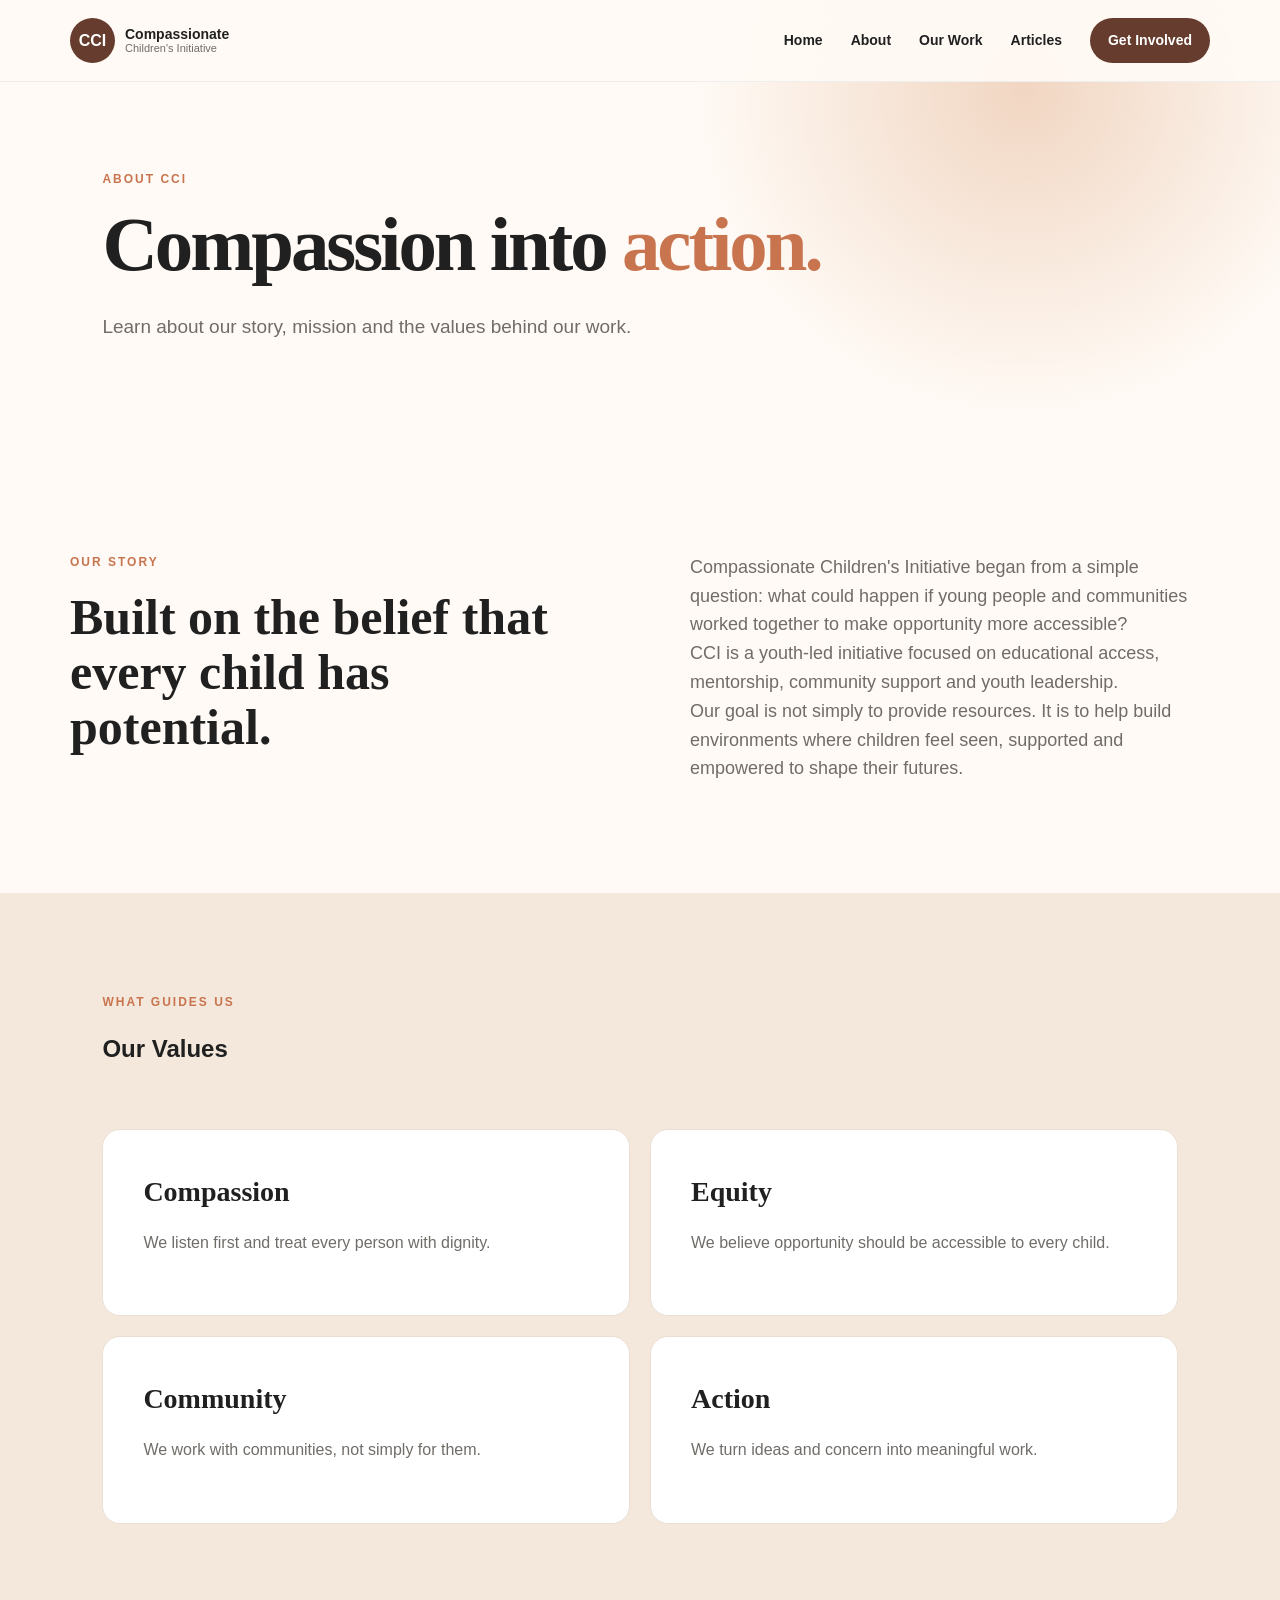
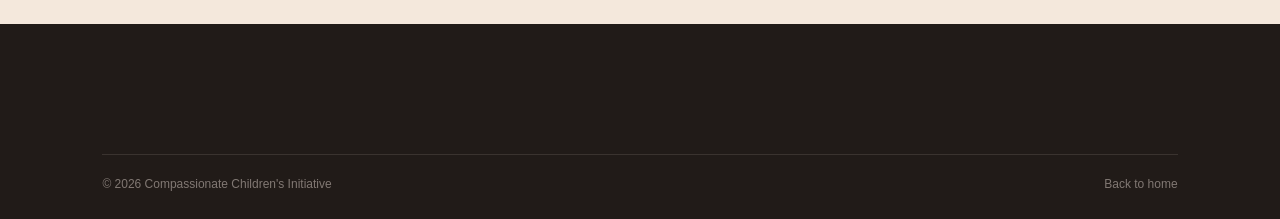
==== about.html @ c57654a0 "Add files via upload" ====
<!DOCTYPE html><html lang="en"><head><meta charset="UTF-8"><meta name="viewport" content="width=device-width,initial-scale=1.0"><title>About Us | CCI</title><link rel="stylesheet" href="style.css"></head><body>
<header class="navbar"><div class="nav-container"><a href="index.html" class="logo"><span>CCI</span><div><strong>Compassionate</strong><small>Children's Initiative</small></div></a><button class="menu-toggle" id="menuToggle">☰</button><nav id="navMenu"><a href="index.html">Home</a><a href="about.html">About</a><a href="programs.html">Our Work</a><a href="articles.html">Articles</a><a href="get-involved.html" class="nav-button">Get Involved</a></nav></div></header>
<main><section class="page-hero"><span class="eyebrow">ABOUT CCI</span><h1>Compassion into <span>action.</span></h1><p>Learn about our story, mission and the values behind our work.</p></section>
<section class="section two-col"><div><span class="section-label">OUR STORY</span><h2>Built on the belief that every child has potential.</h2></div><div><p>Compassionate Children's Initiative began from a simple question: what could happen if young people and communities worked together to make opportunity more accessible?</p><p>CCI is a youth-led initiative focused on educational access, mentorship, community support and youth leadership.</p><p>Our goal is not simply to provide resources. It is to help build environments where children feel seen, supported and empowered to shape their futures.</p></div></section>
<section class="values"><div class="section-heading"><div><span class="section-label">WHAT GUIDES US</span><h2>Our Values</h2></div></div><div class="program-grid"><article class="program-card"><h3>Compassion</h3><p>We listen first and treat every person with dignity.</p></article><article class="program-card"><h3>Equity</h3><p>We believe opportunity should be accessible to every child.</p></article><article class="program-card"><h3>Community</h3><p>We work with communities, not simply for them.</p></article><article class="program-card"><h3>Action</h3><p>We turn ideas and concern into meaningful work.</p></article></div></section></main>
<footer><div class="footer-bottom"><span>© 2026 Compassionate Children's Initiative</span><a href="index.html">Back to home</a></div></footer><script src="script.js"></script></body></html>
---- style.css ----
*{box-sizing:border-box;margin:0;padding:0}html{scroll-behavior:smooth}body{font-family:Arial,Helvetica,sans-serif;color:#202020;background:#fffaf5;line-height:1.6}a{text-decoration:none;color:inherit}:root{--brown:#653c2d;--cream:#fffaf5;--light:#f5e9dc;--peach:#e7b99b;--orange:#c8754f;--gray:#706c68}
.navbar{position:fixed;top:0;left:0;width:100%;background:rgba(255,250,245,.95);backdrop-filter:blur(12px);z-index:1000;border-bottom:1px solid #eee}.nav-container{max-width:1200px;margin:auto;padding:18px 30px;display:flex;align-items:center;justify-content:space-between}.logo{display:flex;align-items:center;gap:10px}.logo>span,.footer-logo{background:var(--brown);color:white;width:45px;height:45px;display:grid;place-items:center;border-radius:50%;font-weight:bold}.logo div{display:flex;flex-direction:column;line-height:1.1}.logo strong{font-size:14px}.logo small{font-size:11px;color:var(--gray)}nav{display:flex;align-items:center;gap:28px}nav a{font-size:14px;font-weight:600}nav a:hover{color:var(--orange)}.nav-button{background:var(--brown);color:white!important;padding:11px 18px;border-radius:30px}.menu-toggle{display:none;border:0;background:none;font-size:25px}
.hero{min-height:720px;padding:150px 8% 100px;display:flex;align-items:center;justify-content:space-between;gap:80px;background:radial-gradient(circle at 80% 20%,#f1d6c2 0,transparent 30%),var(--cream)}.hero-content{max-width:680px}.eyebrow,.section-label{display:block;color:var(--orange);font-size:12px;font-weight:800;letter-spacing:2px;margin-bottom:18px}.hero h1,.page-hero h1{font-family:Georgia,serif;font-size:clamp(48px,6vw,82px);line-height:.98;letter-spacing:-3px;margin-bottom:30px}.hero h1 span,.page-hero h1 span{color:var(--orange)}.hero p{color:var(--gray);font-size:18px;max-width:600px;margin-bottom:35px}.hero-buttons,.involvement-buttons{display:flex;gap:15px;flex-wrap:wrap}.button{display:inline-block;padding:14px 24px;border-radius:30px;font-weight:bold}.primary{background:var(--brown);color:white}.secondary{border:1px solid var(--brown);color:var(--brown)}.hero-card{width:340px;min-height:390px;background:var(--brown);color:white;padding:45px;border-radius:180px 180px 25px 25px;display:flex;flex-direction:column;justify-content:flex-end;box-shadow:20px 20px 0 #e9c7b0}.hero-circle{width:75px;height:75px;border-radius:50%;background:#e5aa8b;display:grid;place-items:center;color:var(--brown);font-size:28px;margin-bottom:auto}.hero-card h3{font-family:Georgia,serif;font-size:30px;line-height:1.1}.hero-card p{color:#eaded7;font-size:14px;margin-top:15px}
.intro,.two-col{max-width:1200px;margin:auto;padding:110px 30px;display:grid;grid-template-columns:1fr 1fr;gap:100px}.intro h2,.section h2{font-family:Georgia,serif;font-size:50px;line-height:1.1}.intro p,.two-col p{color:var(--gray);font-size:18px;align-self:center}.section{max-width:1200px;margin:auto;padding:110px 30px}.about{display:grid;grid-template-columns:1fr 1fr;gap:90px;align-items:center}.section-image,.image-placeholder{min-height:520px}.image-placeholder{height:100%;border-radius:20px;background:linear-gradient(145deg,#d79b7b,#754838);display:flex;flex-direction:column;justify-content:center;align-items:center;color:white}.image-placeholder span{font-family:Georgia,serif;font-size:90px;font-weight:bold}.image-placeholder p{font-size:15px}.about-content h2{margin-bottom:25px}.about-content p{color:var(--gray);margin-bottom:20px}.text-link{color:var(--brown);font-weight:bold}
.mission{background:var(--brown);color:white;padding:110px 8%}.mission-content,.story-text,.impact-heading{max-width:900px;margin:auto;text-align:center}.mission .section-label,.story .section-label{color:#e9b497}.mission h2,.story h2{font-family:Georgia,serif;font-size:clamp(45px,6vw,70px);margin-bottom:25px}.mission p,.story p{color:#eaded7;font-size:18px}
.section-heading{display:flex;justify-content:space-between;align-items:end;gap:50px;margin-bottom:60px}.section-heading>p{max-width:430px;color:var(--gray)}.program-grid{display:grid;grid-template-columns:repeat(2,1fr);gap:20px}.program-card{padding:40px;background:white;border:1px solid #eadfd5;border-radius:18px;transition:.3s}.program-card:hover{transform:translateY(-6px);box-shadow:0 20px 40px rgba(80,50,30,.08)}.program-number{color:var(--orange);font-weight:bold;margin-bottom:35px}.program-card h3{font-family:Georgia,serif;font-size:28px;margin-bottom:15px}.program-card p{color:var(--gray);margin-bottom:20px}.program-card a{color:var(--brown);font-weight:bold}
.impact{background:#f0dfd0;padding:110px 8%}.impact-heading h2{font-family:Georgia,serif;font-size:52px;line-height:1.1}.stats{max-width:1100px;margin:70px auto 30px;display:grid;grid-template-columns:repeat(4,1fr)}.stat{text-align:center;border-right:1px solid #cdb9a8}.stat:last-child{border:0}.stat strong{display:block;font-family:Georgia,serif;font-size:55px;color:var(--brown)}.stat span{color:var(--gray);font-size:14px}.impact-note{text-align:center;color:#88796f;font-size:11px}
.article-grid{display:grid;grid-template-columns:repeat(3,1fr);gap:25px}.article-card{background:white;border-radius:16px;overflow:hidden;border:1px solid #eadfd5}.article-image{height:230px;background:linear-gradient(135deg,#d69b7a,#764a38);padding:20px;display:flex;align-items:end}.article-image.second{background:linear-gradient(135deg,#b7a48c,#695a4a)}.article-image.third{background:linear-gradient(135deg,#d6b58c,#745640)}.article-image span{background:white;padding:7px 12px;border-radius:20px;font-size:10px;font-weight:bold}.article-content{padding:27px}.article-content small{color:#999}.article-content h3{font-family:Georgia,serif;font-size:25px;line-height:1.15;margin:12px 0}.article-content p{color:var(--gray);font-size:14px;margin-bottom:20px}.article-content a{color:var(--brown);font-weight:bold}
.story{padding:120px 8%;background:linear-gradient(#50301ee0,#50301ee0),#8a5a43;color:white}.story-author{display:block;margin-top:25px;color:#e7b394}.get-involved{max-width:1200px;margin:auto;padding:110px 30px;display:flex;align-items:center;justify-content:space-between;gap:60px}.get-involved h2{font-family:Georgia,serif;font-size:55px;line-height:1;margin-bottom:25px}.get-involved p{max-width:650px;color:var(--gray)}
.page-hero{padding:170px 8% 100px;background:radial-gradient(circle at 80% 20%,#f1d6c2 0,transparent 30%),var(--cream)}.page-hero p{font-size:19px;color:var(--gray);max-width:650px}.values{background:#f4e8dc;padding:100px 8%}.article-tools{display:flex;gap:15px;margin-bottom:40px}.article-tools input,.article-tools select{padding:14px 16px;border:1px solid #dfd2c6;border-radius:8px;background:white;font:inherit}.article-tools input{flex:1}.article-page{max-width:900px;margin:auto;padding:170px 30px 110px}.article-header{text-align:center;margin-bottom:60px}.article-header h1{font-family:Georgia,serif;font-size:clamp(45px,6vw,70px);line-height:1.05;margin-bottom:20px}.article-header p{color:var(--gray)}.article-body{font-size:19px;color:#4f4a46}.article-body p{margin-bottom:25px}.article-body h2{font-family:Georgia,serif;font-size:35px;margin:45px 0 15px}
footer{background:#211b18;color:white;padding:70px 8% 25px}.footer-main{max-width:1200px;margin:auto;display:flex;justify-content:space-between;gap:80px}.footer-brand{max-width:400px}.footer-logo{margin-bottom:20px;background:#e1ad91;color:var(--brown)}.footer-brand h3{font-family:Georgia,serif;font-size:25px;margin-bottom:10px}.footer-brand p{color:#a99e98}.footer-links{display:flex;gap:100px}.footer-links div{display:flex;flex-direction:column;gap:10px}.footer-links a{color:#aaa19c;font-size:14px}.footer-bottom{max-width:1200px;margin:60px auto 0;padding-top:20px;border-top:1px solid #3a332f;display:flex;justify-content:space-between;color:#817873;font-size:12px}
@media(max-width:850px){.menu-toggle{display:block}nav{display:none;position:absolute;top:80px;left:0;width:100%;padding:25px;background:var(--cream);flex-direction:column;align-items:flex-start}nav.active{display:flex}.hero{flex-direction:column;padding-top:130px}.hero-card{width:100%;max-width:380px}.intro,.about,.two-col{grid-template-columns:1fr;gap:40px}.program-grid,.article-grid{grid-template-columns:1fr}.stats{grid-template-columns:repeat(2,1fr);gap:40px 0}.stat:nth-child(2){border:0}.section-heading,.get-involved{flex-direction:column;align-items:flex-start}.footer-main{flex-direction:column}.footer-links{gap:60px}}
@media(max-width:500px){.hero h1,.page-hero h1{font-size:48px}.intro h2,.section h2,.impact-heading h2,.get-involved h2{font-size:38px}.involvement-buttons{flex-direction:column;width:100%}.involvement-buttons .button{text-align:center}.footer-links{flex-direction:column;gap:30px}.footer-bottom{flex-direction:column;gap:10px}.article-tools{flex-direction:column}}
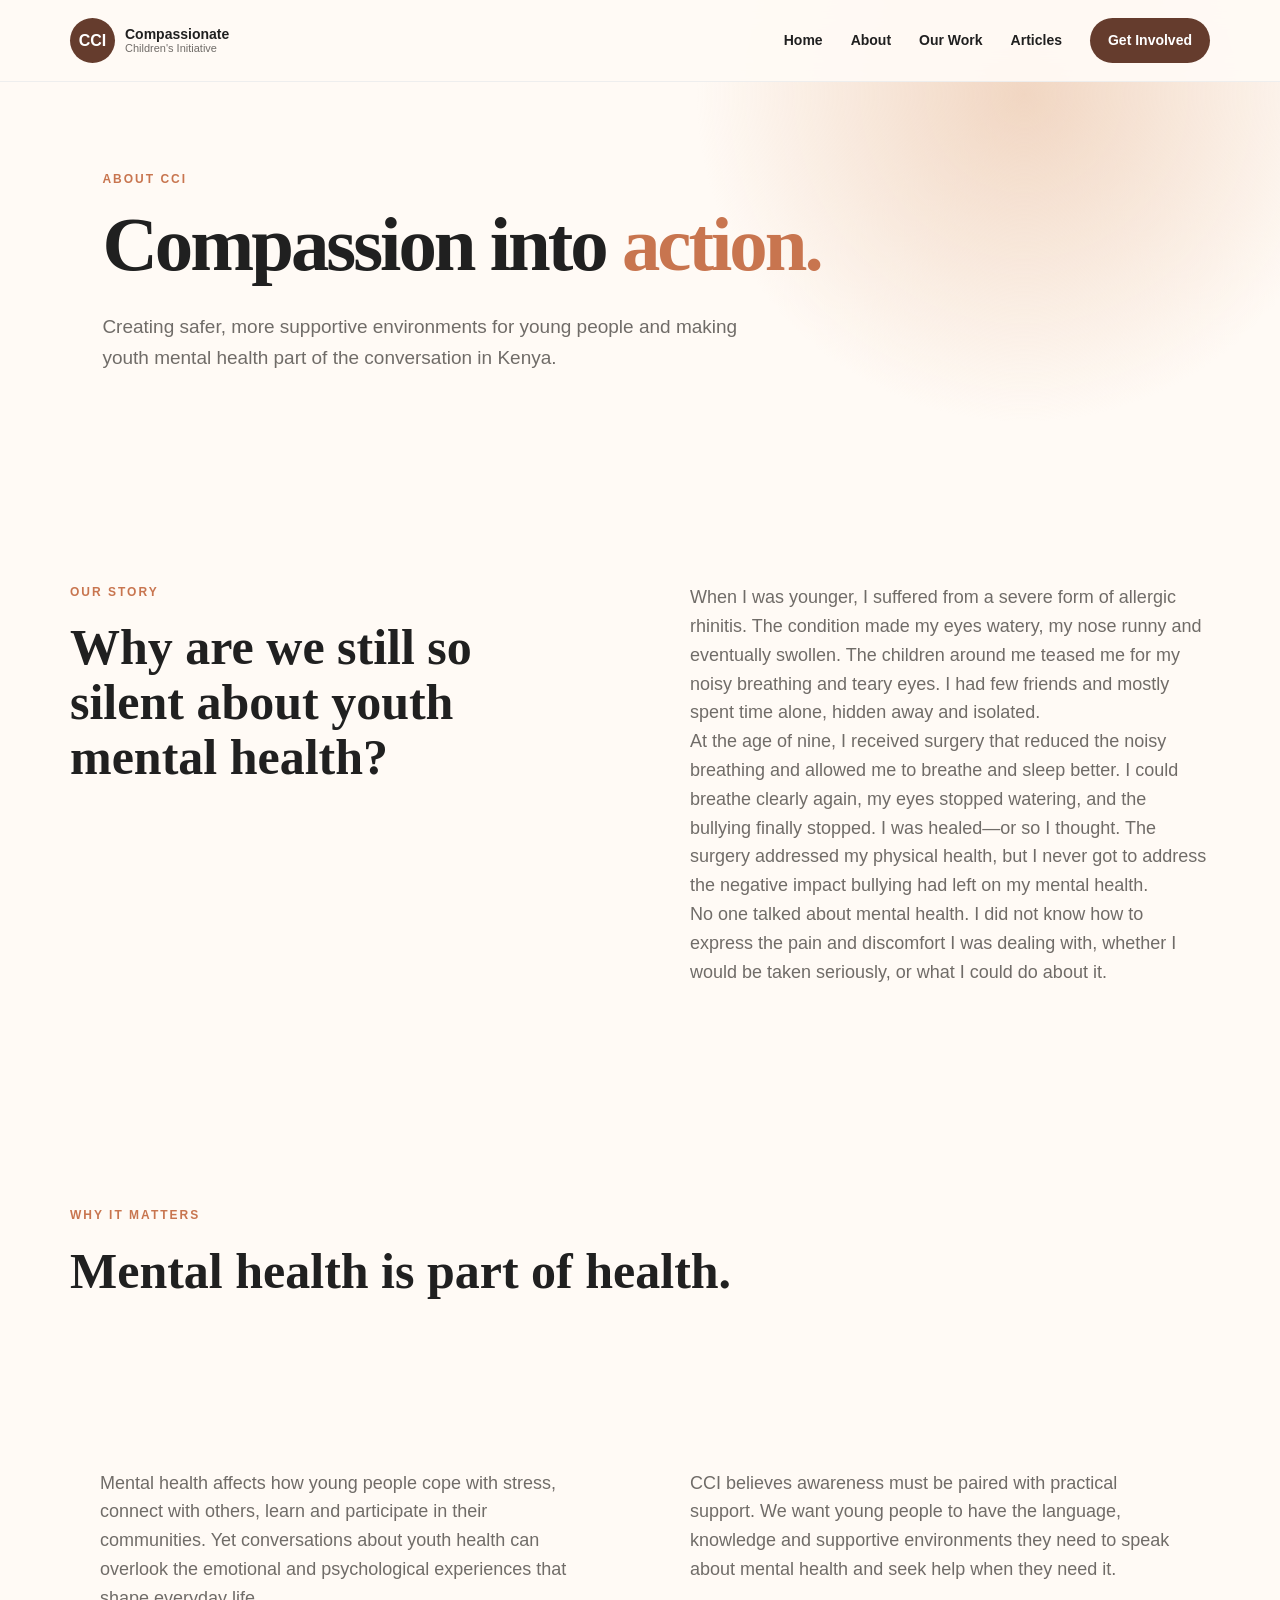
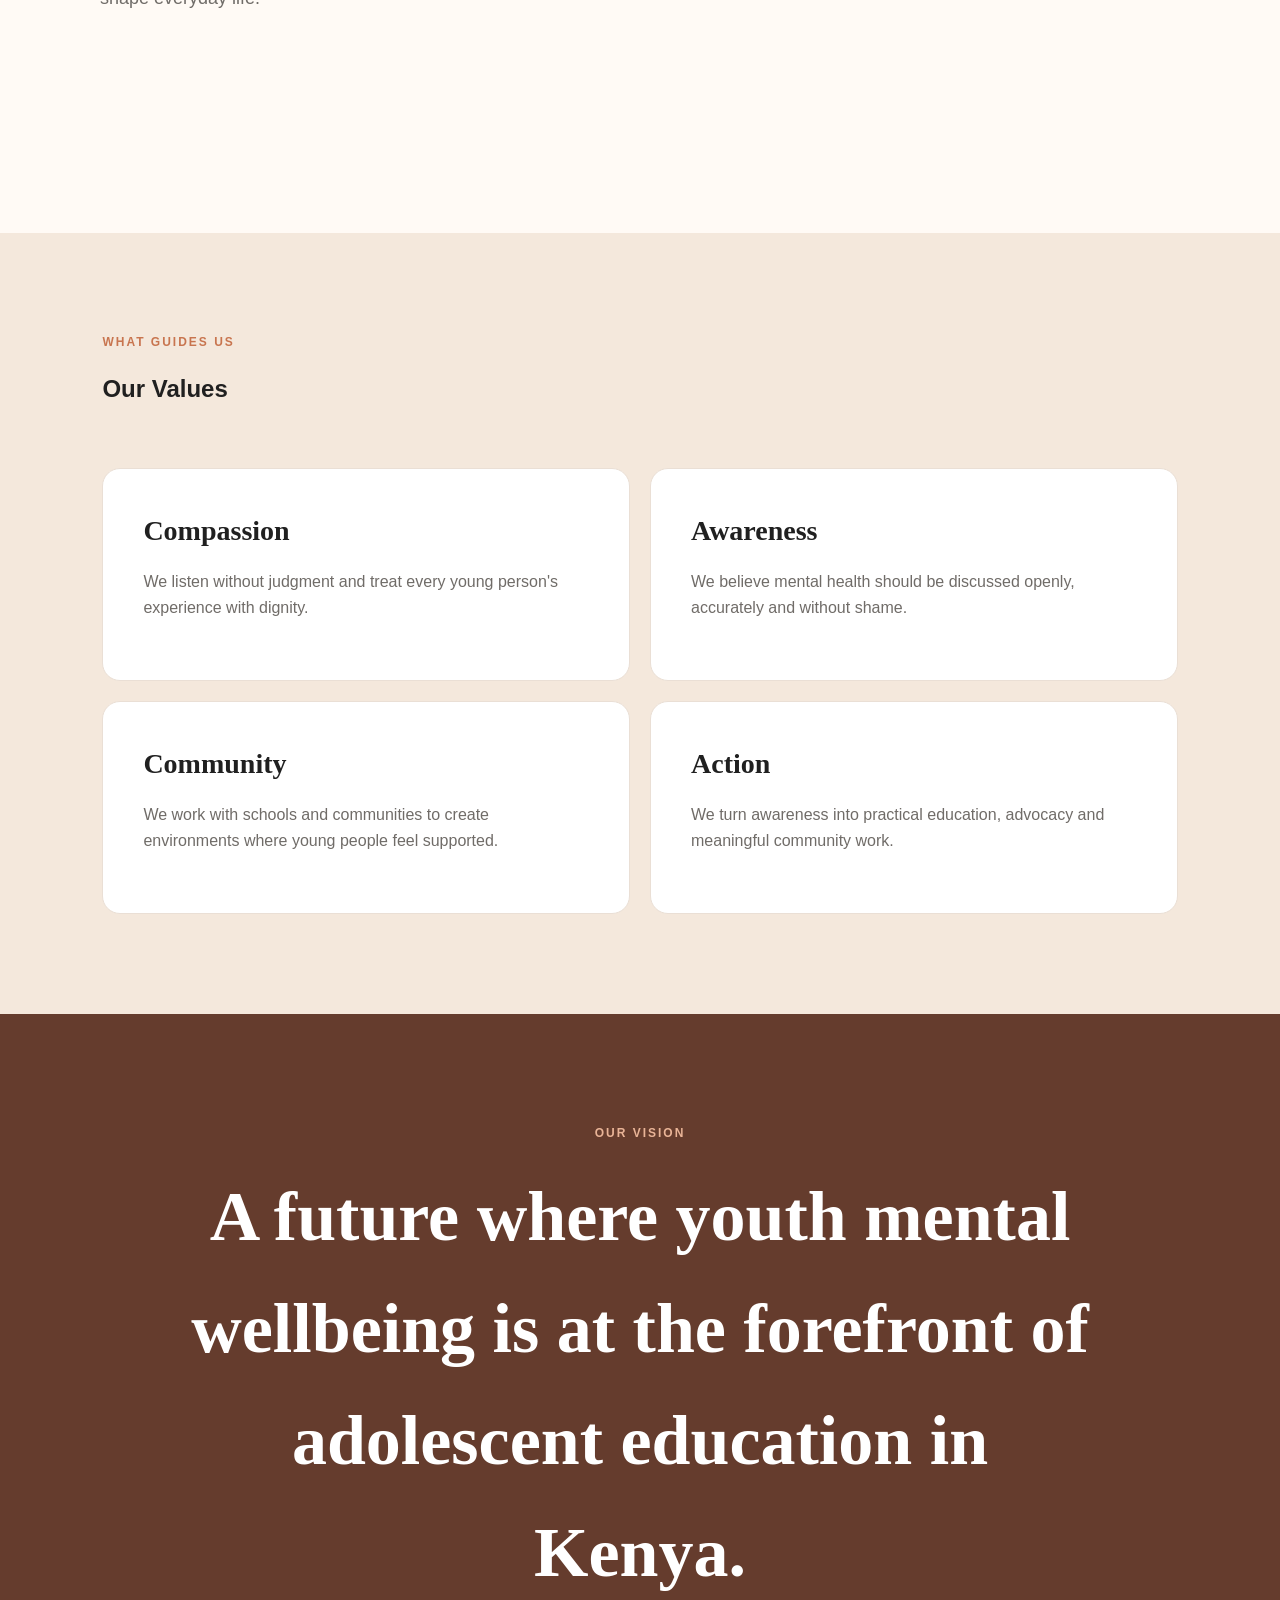
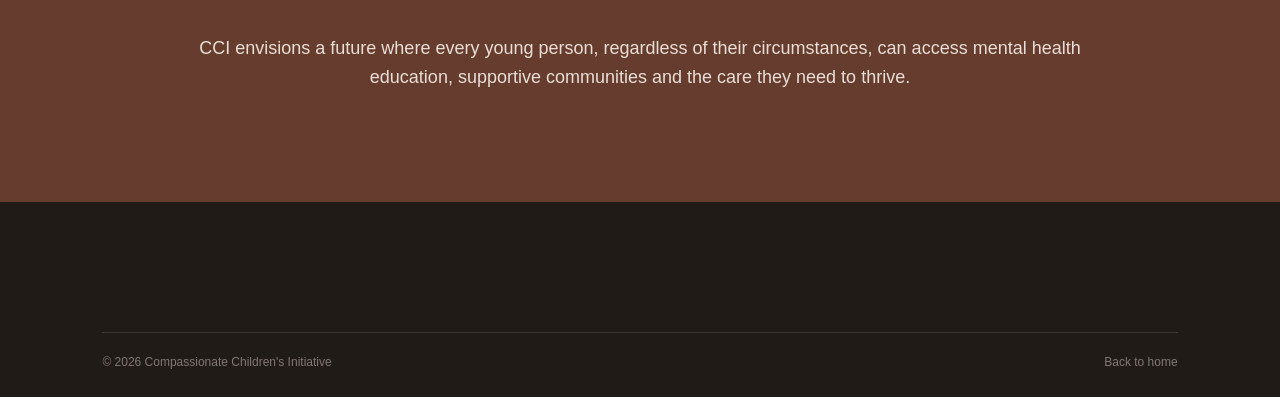
==== commit 52ffc6dd: "Add files via upload" ====
--- a/about.html
+++ b/about.html
@@ -1,6 +1,16 @@
 <!DOCTYPE html><html lang="en"><head><meta charset="UTF-8"><meta name="viewport" content="width=device-width,initial-scale=1.0"><title>About Us | CCI</title><link rel="stylesheet" href="style.css"></head><body>
 <header class="navbar"><div class="nav-container"><a href="index.html" class="logo"><span>CCI</span><div><strong>Compassionate</strong><small>Children's Initiative</small></div></a><button class="menu-toggle" id="menuToggle">☰</button><nav id="navMenu"><a href="index.html">Home</a><a href="about.html">About</a><a href="programs.html">Our Work</a><a href="articles.html">Articles</a><a href="get-involved.html" class="nav-button">Get Involved</a></nav></div></header>
-<main><section class="page-hero"><span class="eyebrow">ABOUT CCI</span><h1>Compassion into <span>action.</span></h1><p>Learn about our story, mission and the values behind our work.</p></section>
-<section class="section two-col"><div><span class="section-label">OUR STORY</span><h2>Built on the belief that every child has potential.</h2></div><div><p>Compassionate Children's Initiative began from a simple question: what could happen if young people and communities worked together to make opportunity more accessible?</p><p>CCI is a youth-led initiative focused on educational access, mentorship, community support and youth leadership.</p><p>Our goal is not simply to provide resources. It is to help build environments where children feel seen, supported and empowered to shape their futures.</p></div></section>
-<section class="values"><div class="section-heading"><div><span class="section-label">WHAT GUIDES US</span><h2>Our Values</h2></div></div><div class="program-grid"><article class="program-card"><h3>Compassion</h3><p>We listen first and treat every person with dignity.</p></article><article class="program-card"><h3>Equity</h3><p>We believe opportunity should be accessible to every child.</p></article><article class="program-card"><h3>Community</h3><p>We work with communities, not simply for them.</p></article><article class="program-card"><h3>Action</h3><p>We turn ideas and concern into meaningful work.</p></article></div></section></main>
+<main><section class="page-hero"><span class="eyebrow">ABOUT CCI</span><h1>Compassion into <span>action.</span></h1><p>Creating safer, more supportive environments for young people and making youth mental health part of the conversation in Kenya.</p></section>
+
+<section class="section two-col"><div><span class="section-label">OUR STORY</span><h2>Why are we still so silent about youth mental health?</h2></div><div>
+<p>When I was younger, I suffered from a severe form of allergic rhinitis. The condition made my eyes watery, my nose runny and eventually swollen. The children around me teased me for my noisy breathing and teary eyes. I had few friends and mostly spent time alone, hidden away and isolated.</p>
+<p>At the age of nine, I received surgery that reduced the noisy breathing and allowed me to breathe and sleep better. I could breathe clearly again, my eyes stopped watering, and the bullying finally stopped. I was healed—or so I thought. The surgery addressed my physical health, but I never got to address the negative impact bullying had left on my mental health.</p>
+<p>No one talked about mental health. I did not know how to express the pain and discomfort I was dealing with, whether I would be taken seriously, or what I could do about it.</p>
+</div></section>
+
+<section class="section"><div class="section-heading"><div><span class="section-label">WHY IT MATTERS</span><h2>Mental health is part of health.</h2></div></div><div class="two-col"><div><p>Mental health affects how young people cope with stress, connect with others, learn and participate in their communities. Yet conversations about youth health can overlook the emotional and psychological experiences that shape everyday life.</p></div><div><p>CCI believes awareness must be paired with practical support. We want young people to have the language, knowledge and supportive environments they need to speak about mental health and seek help when they need it.</p></div></div></section>
+
+<section class="values"><div class="section-heading"><div><span class="section-label">WHAT GUIDES US</span><h2>Our Values</h2></div></div><div class="program-grid"><article class="program-card"><h3>Compassion</h3><p>We listen without judgment and treat every young person's experience with dignity.</p></article><article class="program-card"><h3>Awareness</h3><p>We believe mental health should be discussed openly, accurately and without shame.</p></article><article class="program-card"><h3>Community</h3><p>We work with schools and communities to create environments where young people feel supported.</p></article><article class="program-card"><h3>Action</h3><p>We turn awareness into practical education, advocacy and meaningful community work.</p></article></div></section>
+
+<section class="mission"><div class="mission-content"><span class="section-label">OUR VISION</span><h2>A future where youth mental wellbeing is at the forefront of adolescent education in Kenya.</h2><p>CCI envisions a future where every young person, regardless of their circumstances, can access mental health education, supportive communities and the care they need to thrive.</p></div></section></main>
 <footer><div class="footer-bottom"><span>© 2026 Compassionate Children's Initiative</span><a href="index.html">Back to home</a></div></footer><script src="script.js"></script></body></html>
